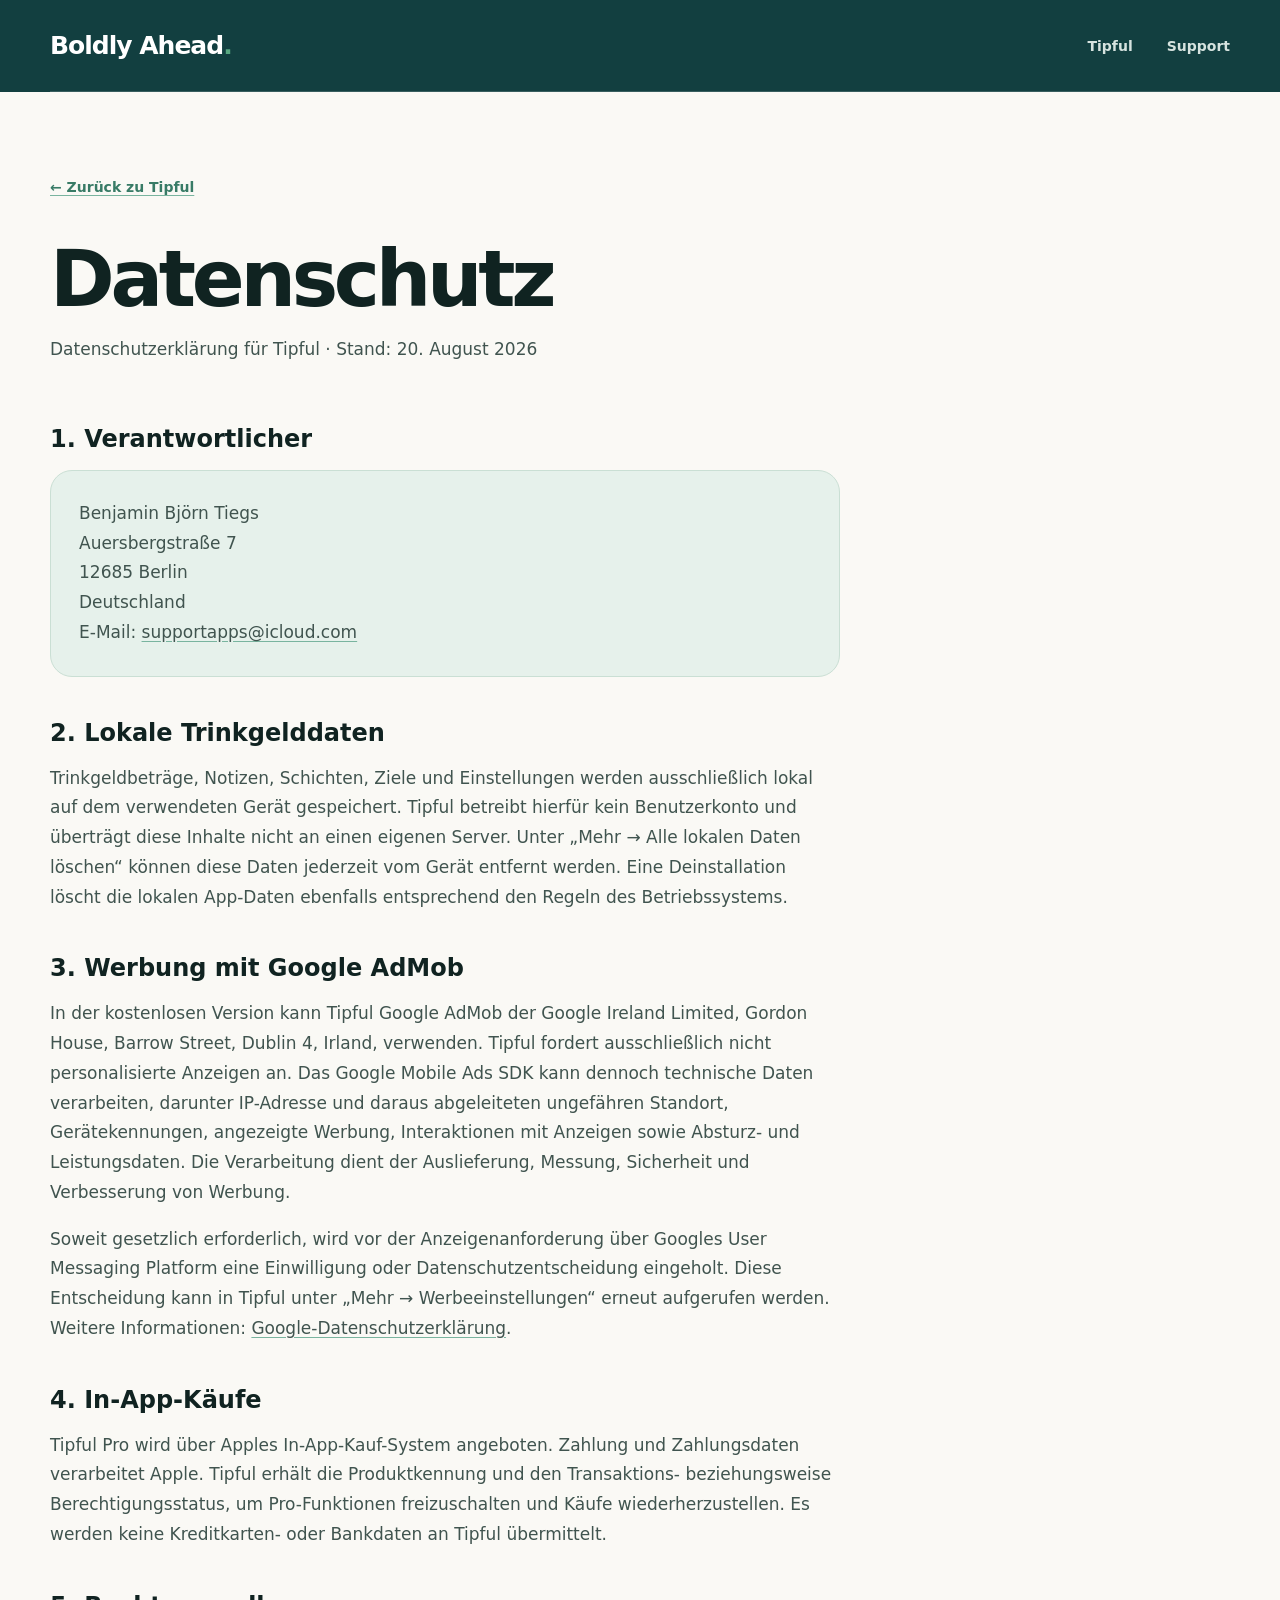
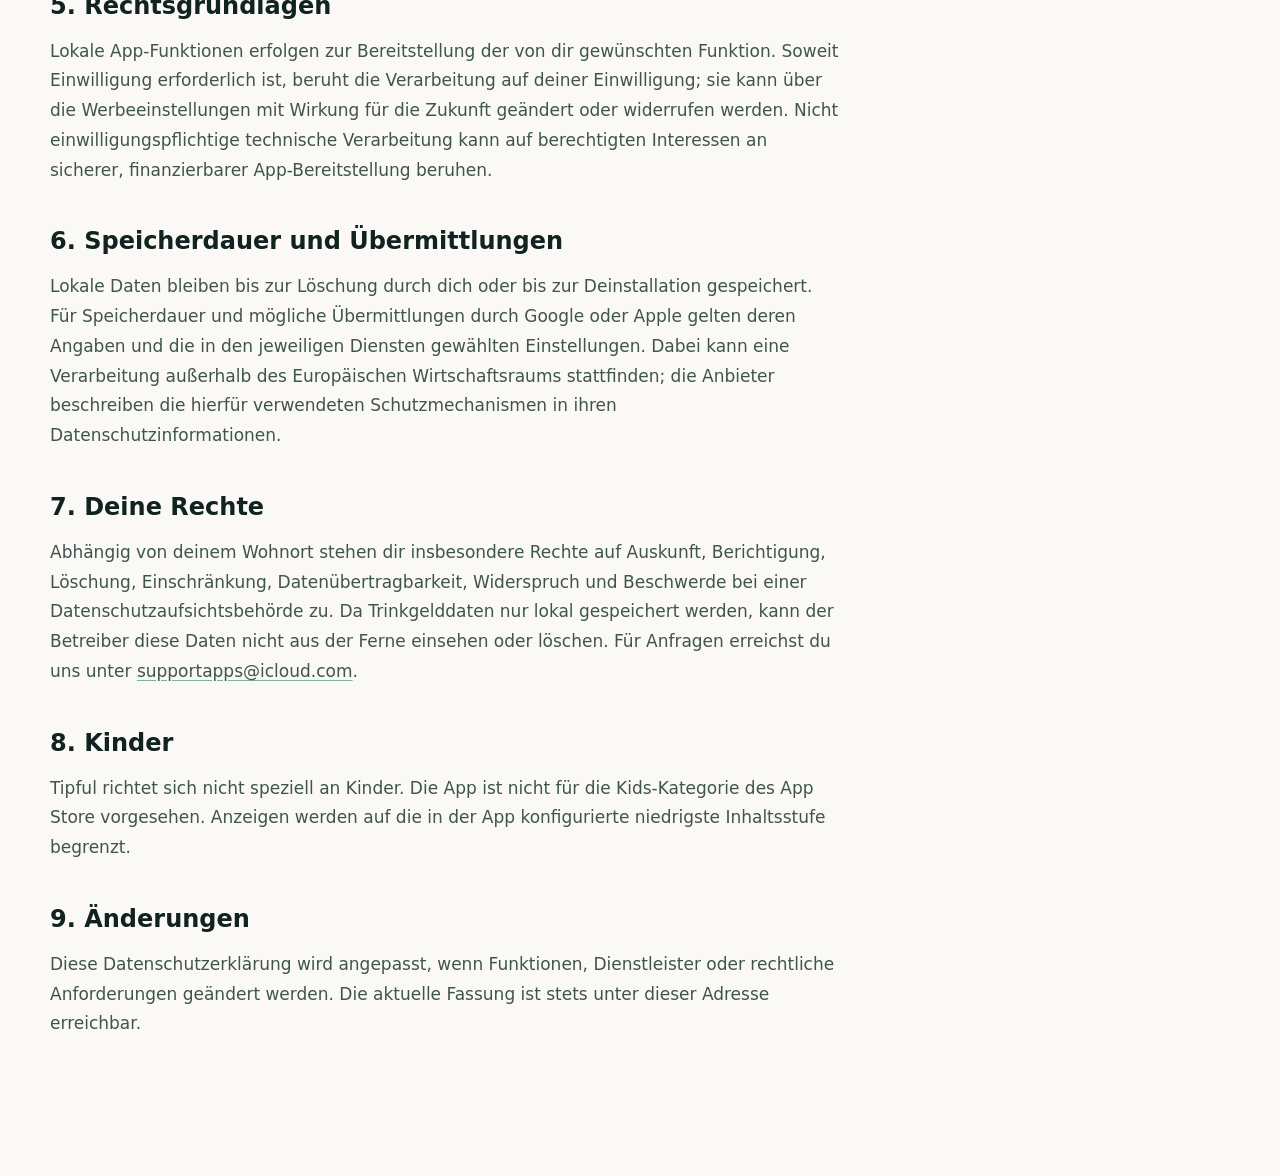
==== docs/tipful/privacy/index.html @ 77be89c9 "Create index.html" ====
<!doctype html><html lang="de"><head><meta charset="utf-8"><meta name="viewport" content="width=device-width,initial-scale=1"><title>Datenschutz — Tipful</title><meta name="description" content="Datenschutzerklärung für die Tipful App."><link rel="stylesheet" href="../../assets/styles.css"><link rel="canonical" href="https://benjamintiegs-crypto.github.io/boldlyahead/tipful/privacy/"></head><body><main><div class="legal-header"><header class="site-header"><a class="wordmark" href="../../">Boldly Ahead<span>.</span></a><nav><a href="../">Tipful</a><a href="../support/">Support</a></nav></header></div><div class="legal-main shell"><article><a class="back-link" href="../">← Zurück zu Tipful</a><h1>Datenschutz</h1><p class="updated">Datenschutzerklärung für Tipful · Stand: 20. August 2026</p><h2>1. Verantwortlicher</h2><p class="contact-card">Benjamin Björn Tiegs<br>Auersbergstraße 7<br>12685 Berlin<br>Deutschland<br>E-Mail: <a href="mailto:supportapps@icloud.com">supportapps@icloud.com</a></p><h2>2. Lokale Trinkgelddaten</h2><p>Trinkgeldbeträge, Notizen, Schichten, Ziele und Einstellungen werden ausschließlich lokal auf dem verwendeten Gerät gespeichert. Tipful betreibt hierfür kein Benutzerkonto und überträgt diese Inhalte nicht an einen eigenen Server. Unter „Mehr → Alle lokalen Daten löschen“ können diese Daten jederzeit vom Gerät entfernt werden. Eine Deinstallation löscht die lokalen App-Daten ebenfalls entsprechend den Regeln des Betriebssystems.</p><h2>3. Werbung mit Google AdMob</h2><p>In der kostenlosen Version kann Tipful Google AdMob der Google Ireland Limited, Gordon House, Barrow Street, Dublin 4, Irland, verwenden. Tipful fordert ausschließlich nicht personalisierte Anzeigen an. Das Google Mobile Ads SDK kann dennoch technische Daten verarbeiten, darunter IP-Adresse und daraus abgeleiteten ungefähren Standort, Gerätekennungen, angezeigte Werbung, Interaktionen mit Anzeigen sowie Absturz- und Leistungsdaten. Die Verarbeitung dient der Auslieferung, Messung, Sicherheit und Verbesserung von Werbung.</p><p>Soweit gesetzlich erforderlich, wird vor der Anzeigenanforderung über Googles User Messaging Platform eine Einwilligung oder Datenschutzentscheidung eingeholt. Diese Entscheidung kann in Tipful unter „Mehr → Werbeeinstellungen“ erneut aufgerufen werden. Weitere Informationen: <a href="https://policies.google.com/privacy">Google-Datenschutzerklärung</a>.</p><h2>4. In-App-Käufe</h2><p>Tipful Pro wird über Apples In-App-Kauf-System angeboten. Zahlung und Zahlungsdaten verarbeitet Apple. Tipful erhält die Produktkennung und den Transaktions- beziehungsweise Berechtigungsstatus, um Pro-Funktionen freizuschalten und Käufe wiederherzustellen. Es werden keine Kreditkarten- oder Bankdaten an Tipful übermittelt.</p><h2>5. Rechtsgrundlagen</h2><p>Lokale App-Funktionen erfolgen zur Bereitstellung der von dir gewünschten Funktion. Soweit Einwilligung erforderlich ist, beruht die Verarbeitung auf deiner Einwilligung; sie kann über die Werbeeinstellungen mit Wirkung für die Zukunft geändert oder widerrufen werden. Nicht einwilligungspflichtige technische Verarbeitung kann auf berechtigten Interessen an sicherer, finanzierbarer App-Bereitstellung beruhen.</p><h2>6. Speicherdauer und Übermittlungen</h2><p>Lokale Daten bleiben bis zur Löschung durch dich oder bis zur Deinstallation gespeichert. Für Speicherdauer und mögliche Übermittlungen durch Google oder Apple gelten deren Angaben und die in den jeweiligen Diensten gewählten Einstellungen. Dabei kann eine Verarbeitung außerhalb des Europäischen Wirtschaftsraums stattfinden; die Anbieter beschreiben die hierfür verwendeten Schutzmechanismen in ihren Datenschutzinformationen.</p><h2>7. Deine Rechte</h2><p>Abhängig von deinem Wohnort stehen dir insbesondere Rechte auf Auskunft, Berichtigung, Löschung, Einschränkung, Datenübertragbarkeit, Widerspruch und Beschwerde bei einer Datenschutzaufsichtsbehörde zu. Da Trinkgelddaten nur lokal gespeichert werden, kann der Betreiber diese Daten nicht aus der Ferne einsehen oder löschen. Für Anfragen erreichst du uns unter <a href="mailto:supportapps@icloud.com">supportapps@icloud.com</a>.</p><h2>8. Kinder</h2><p>Tipful richtet sich nicht speziell an Kinder. Die App ist nicht für die Kids-Kategorie des App Store vorgesehen. Anzeigen werden auf die in der App konfigurierte niedrigste Inhaltsstufe begrenzt.</p><h2>9. Änderungen</h2><p>Diese Datenschutzerklärung wird angepasst, wenn Funktionen, Dienstleister oder rechtliche Anforderungen geändert werden. Die aktuelle Fassung ist stets unter dieser Adresse erreichbar.</p></article></div></main></body></html>
---- docs/assets/styles.css ----
:root{--ink:#102321;--deep:#123f40;--teal:#1c5655;--mint:#bdebd5;--lime:#d9f56d;--cream:#f3f1e8;--paper:#faf9f5;--muted:#657a75;--line:rgba(16,35,33,.14)}
*{box-sizing:border-box}
html{scroll-behavior:smooth}
body{margin:0;background:var(--paper);color:var(--ink);font-family:Inter,Avenir Next,Avenir,Segoe UI,system-ui,sans-serif;-webkit-font-smoothing:antialiased}
a{color:inherit;text-decoration:none}
.shell{width:min(1180px,calc(100% - 48px));margin-inline:auto}
.site-header{height:92px;width:min(1180px,calc(100% - 48px));margin:auto;display:flex;align-items:center;justify-content:space-between;border-bottom:1px solid var(--line)}
.wordmark{font-size:25px;font-weight:850;letter-spacing:-1px}.wordmark span{color:#58a881}
.site-header nav{display:flex;gap:34px;font-size:14px;font-weight:750}.site-header nav a:hover{color:#277760}
.hero{min-height:680px;display:grid;grid-template-columns:1.08fr .92fr;align-items:center;gap:60px;padding-block:76px}
.eyebrow,.section-label{font-size:12px;letter-spacing:.2em;font-weight:850;color:#38715f;margin:0 0 22px}
.hero h1{font-size:clamp(58px,7vw,96px);line-height:.92;letter-spacing:-.065em;margin:0;font-weight:900}.hero h1 em{font-style:normal;color:#347761}
.lead{max-width:600px;font-size:20px;line-height:1.65;color:var(--muted);margin:34px 0}
.primary-button,.secondary-button{display:inline-flex;align-items:center;justify-content:space-between;gap:26px;border-radius:999px;padding:17px 24px;font-size:14px;font-weight:850}.primary-button{background:var(--ink);color:white}.primary-button span{font-size:20px;color:var(--mint)}
.hero-art{aspect-ratio:1;position:relative;border-radius:50%;background:var(--deep);overflow:hidden;box-shadow:0 34px 80px rgba(18,63,64,.22)}
.orbit{position:absolute;border-radius:50%;border:1px solid rgba(189,235,213,.3)}.orbit-one{inset:15%}.orbit-two{inset:30%;border-color:rgba(217,245,109,.35)}
.monogram{position:absolute;inset:36%;border-radius:34%;display:grid;place-items:center;background:var(--mint);font-weight:950;font-size:clamp(38px,5vw,70px);letter-spacing:-.08em;color:var(--deep);transform:rotate(-7deg)}
.spark{position:absolute;color:var(--lime);font-size:38px}.spark-one{top:14%;right:20%}.spark-two{bottom:16%;left:17%;font-size:25px}
.manifesto{background:var(--ink);color:white;padding:86px 0}.manifesto-grid{display:grid;grid-template-columns:.45fr 1.55fr;gap:60px}.section-label{color:var(--mint)}.manifesto-text{font-size:clamp(32px,4vw,54px);line-height:1.16;letter-spacing:-.035em;margin:0;font-weight:640}
.apps-section{padding:120px 0}.section-heading{display:flex;align-items:end;justify-content:space-between;margin-bottom:46px}.section-heading h2{font-size:clamp(40px,5vw,64px);letter-spacing:-.05em;margin:0}.section-heading>p{color:var(--muted)}
.app-card{border-radius:34px;background:var(--deep);color:white;display:grid;grid-template-columns:1fr 1fr;min-height:570px;overflow:hidden}.app-copy{padding:72px}.app-icon-letter{width:64px;height:64px;border-radius:20px;background:var(--mint);color:var(--deep);display:grid;place-items:center;font-size:41px;font-weight:950;margin-bottom:46px}.eyebrow.light{color:var(--mint);margin-bottom:16px}.app-copy h3{font-size:72px;letter-spacing:-.06em;margin:0 0 20px}.app-copy>p:not(.eyebrow){font-size:18px;line-height:1.65;color:#bed1cb;max-width:460px}.secondary-button{background:var(--lime);color:var(--ink);margin-top:26px}
.app-visual{display:grid;place-items:end center;padding:65px 50px 0;background:radial-gradient(circle at 55% 50%,#3e7d71 0,transparent 55%)}.phone-card{width:min(330px,92%);height:510px;background:#f5f3ea;border:11px solid #0a1c1a;border-bottom:0;border-radius:44px 44px 0 0;color:var(--ink);padding:30px 26px;box-shadow:0 30px 70px #071817}.phone-top{display:flex;align-items:center;justify-content:space-between;border-bottom:1px solid #ccd4cd;padding-bottom:20px}.phone-top span{font-weight:900;font-size:25px}.phone-top small{background:var(--mint);padding:7px 10px;border-radius:20px}.phone-card>p{margin:30px 0 2px;color:#658078}.phone-card>strong{font-size:47px;letter-spacing:-.05em}.mini-bars{height:145px;display:flex;align-items:end;gap:11px;padding-top:25px}.mini-bars i{flex:1;border-radius:10px 10px 3px 3px;background:#7da398;height:38%}.mini-bars i:nth-child(2){height:57%}.mini-bars i:nth-child(3){height:34%}.mini-bars i:nth-child(4){height:82%;background:#287663}.mini-bars i:nth-child(5){height:68%}.mini-bars i:nth-child(6){height:46%}.mini-bars i:nth-child(7){height:63%}.quick-row{display:flex;gap:8px}.quick-row b{flex:1;text-align:center;background:#e2e4dc;padding:13px 6px;border-radius:13px;font-size:13px}
.principles{padding:10px 0 120px;display:grid;grid-template-columns:repeat(3,1fr);gap:20px}.principles article{padding:34px;border-top:1px solid var(--line)}.principles span{color:#42836c;font-size:12px;font-weight:900}.principles h3{font-size:30px;margin:48px 0 12px}.principles p{color:var(--muted);line-height:1.6}
.site-footer{background:#0c1d1b;color:white;padding:76px 0 40px}.footer-inner{display:grid;grid-template-columns:1fr auto;gap:70px}.footer-inner>div>p{color:#8ea7a0}.footer-links{display:grid;grid-template-columns:repeat(2,auto);gap:15px 42px;font-size:14px}.footer-links a:hover{color:var(--mint)}.copyright{grid-column:1/-1;border-top:1px solid rgba(255,255,255,.12);padding-top:28px;color:#718b84;font-size:13px}
.legal-header{background:var(--deep);color:white}.legal-header .site-header{border-color:rgba(255,255,255,.16)}.legal-header nav a{color:#d6e3df}.legal-main{padding:85px 0 120px}.legal-main article{max-width:790px}.back-link{color:#387b66;font-weight:800;font-size:14px}.legal-main h1{font-size:clamp(48px,7vw,78px);letter-spacing:-.055em;line-height:1;margin:44px 0 16px}.updated{color:var(--muted);margin-bottom:60px}.legal-main h2{font-size:24px;margin:42px 0 12px}.legal-main p,.legal-main li{font-size:17px;line-height:1.75;color:#40544f}.legal-main a{text-decoration:underline;text-decoration-color:#79b49f;text-underline-offset:3px}.contact-card{padding:28px;border-radius:22px;background:#e6f1eb;border:1px solid #cadfd4}.product-hero{background:var(--deep);color:white;padding-bottom:90px}.product-hero .site-header{border-color:rgba(255,255,255,.15)}.product-grid{padding-top:78px;display:grid;grid-template-columns:1fr .8fr;gap:80px;align-items:center}.product-grid h1{font-size:clamp(68px,10vw,116px);letter-spacing:-.075em;line-height:.86;margin:15px 0 30px}.product-grid .lead{color:#c1d3cd}.feature-list{padding:100px 0;display:grid;grid-template-columns:repeat(2,1fr);gap:24px}.feature-list article{background:#eef2ec;border-radius:24px;padding:34px}.feature-list h2{font-size:26px}.feature-list p{color:var(--muted);line-height:1.65}.product-links{display:flex;gap:18px;flex-wrap:wrap}
@media(max-width:800px){.shell,.site-header{width:min(100% - 30px,1180px)}.site-header{height:76px}.site-header nav{gap:18px}.site-header nav a:first-child{display:none}.hero{grid-template-columns:1fr;min-height:auto;padding-block:70px}.hero h1{font-size:58px}.hero-art{width:85%;margin:auto}.manifesto-grid,.app-card,.product-grid{grid-template-columns:1fr}.manifesto-text{font-size:34px}.section-heading{align-items:start;flex-direction:column;gap:12px}.apps-section{padding:80px 0}.app-copy{padding:42px 28px}.app-copy h3{font-size:58px}.app-visual{min-height:480px}.principles,.feature-list{grid-template-columns:1fr}.footer-inner{grid-template-columns:1fr}.copyright{grid-column:auto}.legal-main{padding-top:55px}}
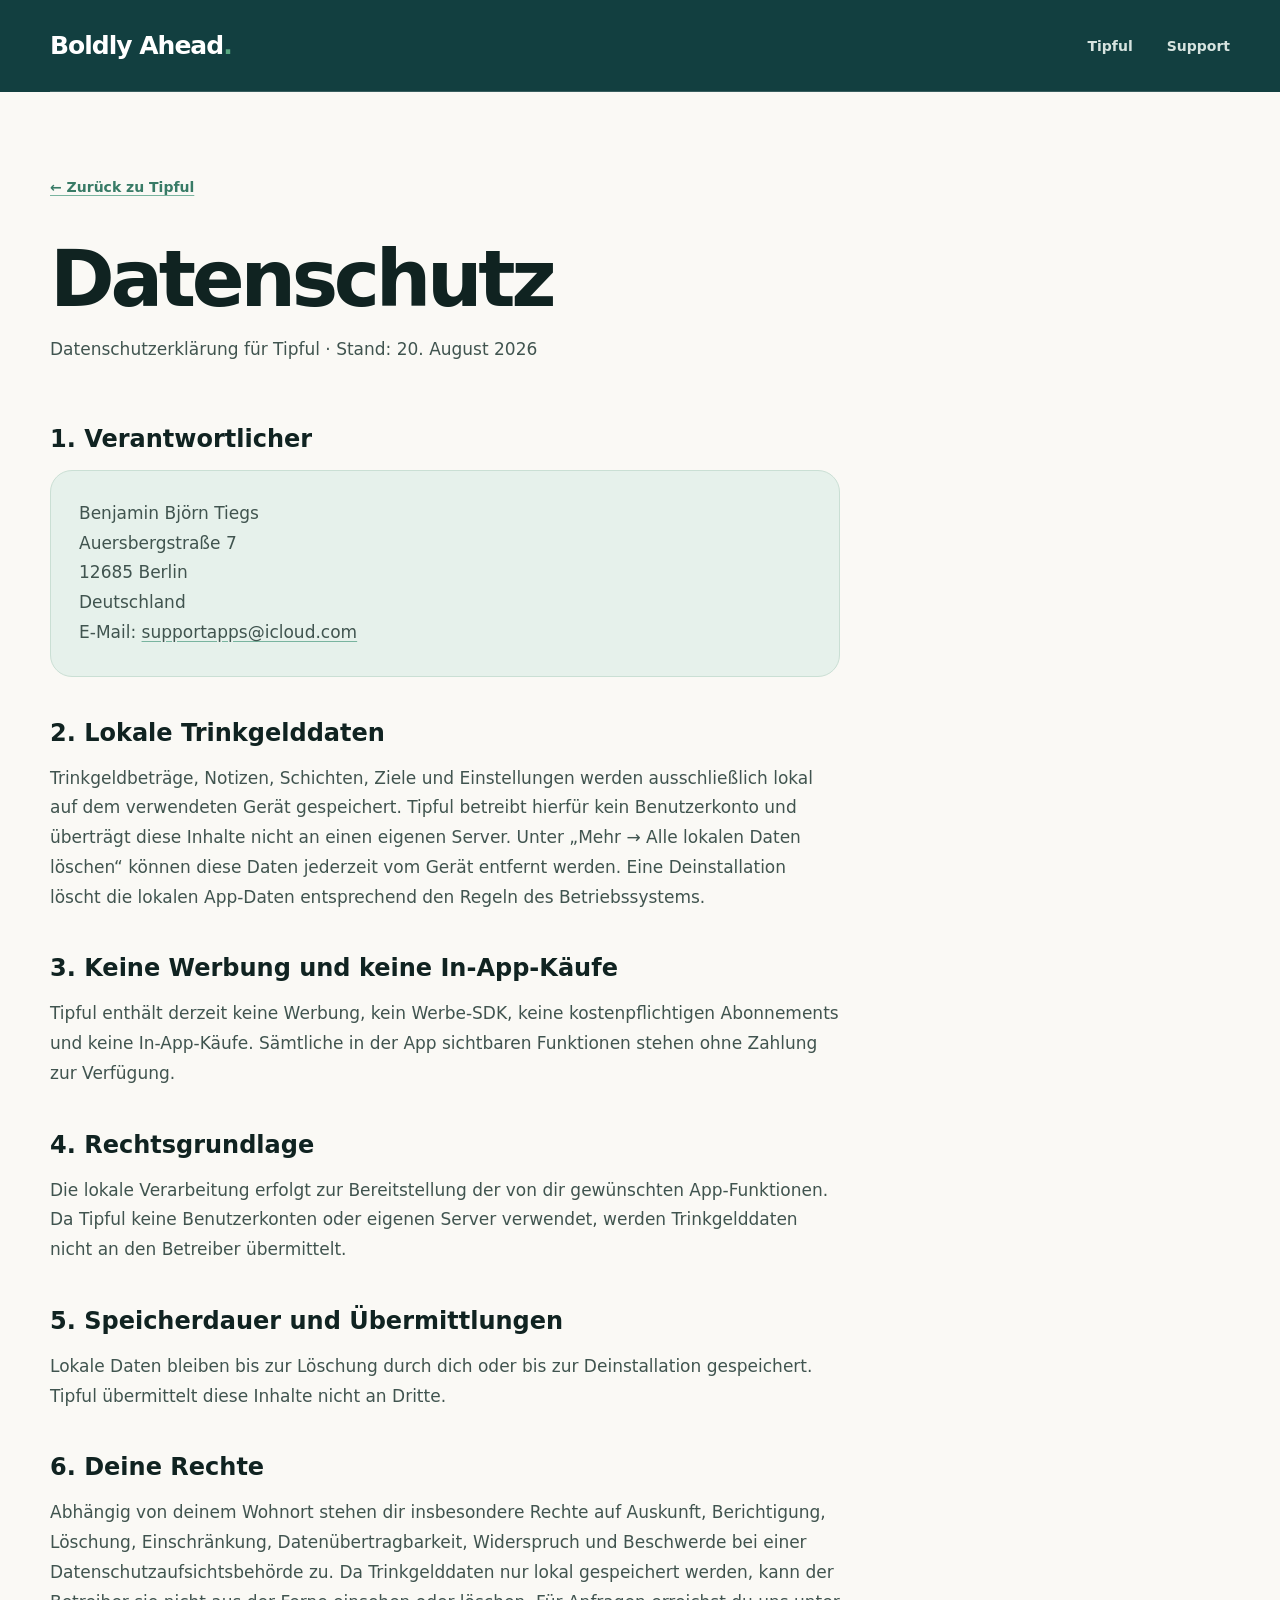
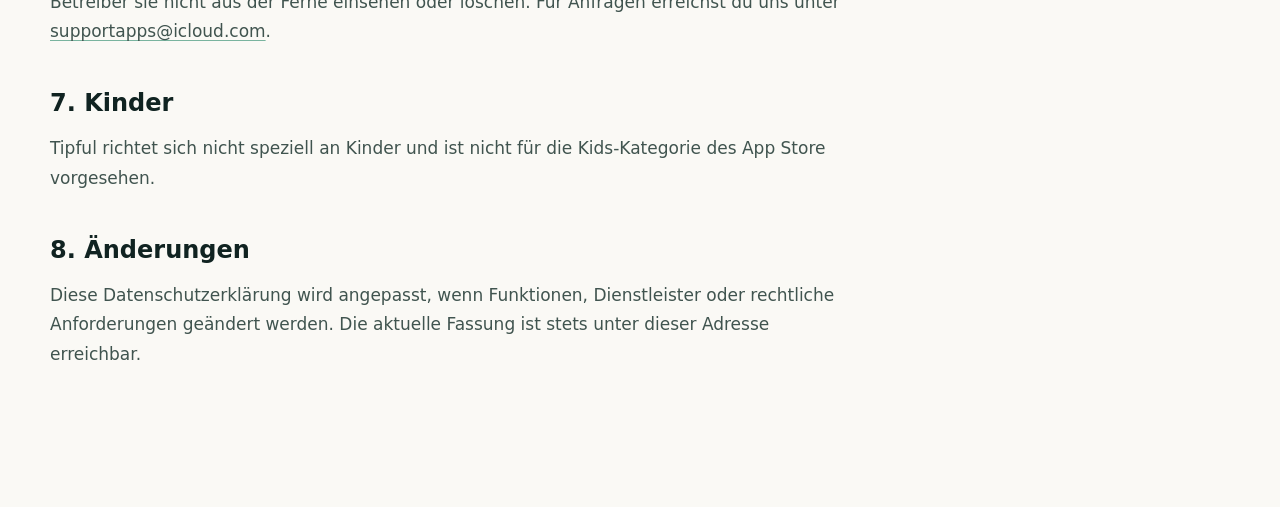
==== commit 1b5ecd01: "Update index.html" ====
--- a/docs/tipful/privacy/index.html
+++ b/docs/tipful/privacy/index.html
@@ -1 +1,35 @@
-<!doctype html><html lang="de"><head><meta charset="utf-8"><meta name="viewport" content="width=device-width,initial-scale=1"><title>Datenschutz — Tipful</title><meta name="description" content="Datenschutzerklärung für die Tipful App."><link rel="stylesheet" href="../../assets/styles.css"><link rel="canonical" href="https://benjamintiegs-crypto.github.io/boldlyahead/tipful/privacy/"></head><body><main><div class="legal-header"><header class="site-header"><a class="wordmark" href="../../">Boldly Ahead<span>.</span></a><nav><a href="../">Tipful</a><a href="../support/">Support</a></nav></header></div><div class="legal-main shell"><article><a class="back-link" href="../">← Zurück zu Tipful</a><h1>Datenschutz</h1><p class="updated">Datenschutzerklärung für Tipful · Stand: 20. August 2026</p><h2>1. Verantwortlicher</h2><p class="contact-card">Benjamin Björn Tiegs<br>Auersbergstraße 7<br>12685 Berlin<br>Deutschland<br>E-Mail: <a href="mailto:supportapps@icloud.com">supportapps@icloud.com</a></p><h2>2. Lokale Trinkgelddaten</h2><p>Trinkgeldbeträge, Notizen, Schichten, Ziele und Einstellungen werden ausschließlich lokal auf dem verwendeten Gerät gespeichert. Tipful betreibt hierfür kein Benutzerkonto und überträgt diese Inhalte nicht an einen eigenen Server. Unter „Mehr → Alle lokalen Daten löschen“ können diese Daten jederzeit vom Gerät entfernt werden. Eine Deinstallation löscht die lokalen App-Daten ebenfalls entsprechend den Regeln des Betriebssystems.</p><h2>3. Werbung mit Google AdMob</h2><p>In der kostenlosen Version kann Tipful Google AdMob der Google Ireland Limited, Gordon House, Barrow Street, Dublin 4, Irland, verwenden. Tipful fordert ausschließlich nicht personalisierte Anzeigen an. Das Google Mobile Ads SDK kann dennoch technische Daten verarbeiten, darunter IP-Adresse und daraus abgeleiteten ungefähren Standort, Gerätekennungen, angezeigte Werbung, Interaktionen mit Anzeigen sowie Absturz- und Leistungsdaten. Die Verarbeitung dient der Auslieferung, Messung, Sicherheit und Verbesserung von Werbung.</p><p>Soweit gesetzlich erforderlich, wird vor der Anzeigenanforderung über Googles User Messaging Platform eine Einwilligung oder Datenschutzentscheidung eingeholt. Diese Entscheidung kann in Tipful unter „Mehr → Werbeeinstellungen“ erneut aufgerufen werden. Weitere Informationen: <a href="https://policies.google.com/privacy">Google-Datenschutzerklärung</a>.</p><h2>4. In-App-Käufe</h2><p>Tipful Pro wird über Apples In-App-Kauf-System angeboten. Zahlung und Zahlungsdaten verarbeitet Apple. Tipful erhält die Produktkennung und den Transaktions- beziehungsweise Berechtigungsstatus, um Pro-Funktionen freizuschalten und Käufe wiederherzustellen. Es werden keine Kreditkarten- oder Bankdaten an Tipful übermittelt.</p><h2>5. Rechtsgrundlagen</h2><p>Lokale App-Funktionen erfolgen zur Bereitstellung der von dir gewünschten Funktion. Soweit Einwilligung erforderlich ist, beruht die Verarbeitung auf deiner Einwilligung; sie kann über die Werbeeinstellungen mit Wirkung für die Zukunft geändert oder widerrufen werden. Nicht einwilligungspflichtige technische Verarbeitung kann auf berechtigten Interessen an sicherer, finanzierbarer App-Bereitstellung beruhen.</p><h2>6. Speicherdauer und Übermittlungen</h2><p>Lokale Daten bleiben bis zur Löschung durch dich oder bis zur Deinstallation gespeichert. Für Speicherdauer und mögliche Übermittlungen durch Google oder Apple gelten deren Angaben und die in den jeweiligen Diensten gewählten Einstellungen. Dabei kann eine Verarbeitung außerhalb des Europäischen Wirtschaftsraums stattfinden; die Anbieter beschreiben die hierfür verwendeten Schutzmechanismen in ihren Datenschutzinformationen.</p><h2>7. Deine Rechte</h2><p>Abhängig von deinem Wohnort stehen dir insbesondere Rechte auf Auskunft, Berichtigung, Löschung, Einschränkung, Datenübertragbarkeit, Widerspruch und Beschwerde bei einer Datenschutzaufsichtsbehörde zu. Da Trinkgelddaten nur lokal gespeichert werden, kann der Betreiber diese Daten nicht aus der Ferne einsehen oder löschen. Für Anfragen erreichst du uns unter <a href="mailto:supportapps@icloud.com">supportapps@icloud.com</a>.</p><h2>8. Kinder</h2><p>Tipful richtet sich nicht speziell an Kinder. Die App ist nicht für die Kids-Kategorie des App Store vorgesehen. Anzeigen werden auf die in der App konfigurierte niedrigste Inhaltsstufe begrenzt.</p><h2>9. Änderungen</h2><p>Diese Datenschutzerklärung wird angepasst, wenn Funktionen, Dienstleister oder rechtliche Anforderungen geändert werden. Die aktuelle Fassung ist stets unter dieser Adresse erreichbar.</p></article></div></main></body></html>
+<!doctype html>
+<html lang="de">
+<head>
+  <meta charset="utf-8">
+  <meta name="viewport" content="width=device-width,initial-scale=1">
+  <title>Datenschutz — Tipful</title>
+  <meta name="description" content="Datenschutzerklärung für die Tipful App.">
+  <link rel="stylesheet" href="../../assets/styles.css">
+  <link rel="canonical" href="https://benjamintiegs-crypto.github.io/boldlyahead/tipful/privacy/">
+</head>
+<body><main>
+  <div class="legal-header"><header class="site-header"><a class="wordmark" href="../../">Boldly Ahead<span>.</span></a><nav><a href="../">Tipful</a><a href="../support/">Support</a></nav></header></div>
+  <div class="legal-main shell"><article>
+    <a class="back-link" href="../">← Zurück zu Tipful</a>
+    <h1>Datenschutz</h1>
+    <p class="updated">Datenschutzerklärung für Tipful · Stand: 20. August 2026</p>
+    <h2>1. Verantwortlicher</h2>
+    <p class="contact-card">Benjamin Björn Tiegs<br>Auersbergstraße 7<br>12685 Berlin<br>Deutschland<br>E-Mail: <a href="mailto:supportapps@icloud.com">supportapps@icloud.com</a></p>
+    <h2>2. Lokale Trinkgelddaten</h2>
+    <p>Trinkgeldbeträge, Notizen, Schichten, Ziele und Einstellungen werden ausschließlich lokal auf dem verwendeten Gerät gespeichert. Tipful betreibt hierfür kein Benutzerkonto und überträgt diese Inhalte nicht an einen eigenen Server. Unter „Mehr → Alle lokalen Daten löschen“ können diese Daten jederzeit vom Gerät entfernt werden. Eine Deinstallation löscht die lokalen App-Daten entsprechend den Regeln des Betriebssystems.</p>
+    <h2>3. Keine Werbung und keine In-App-Käufe</h2>
+    <p>Tipful enthält derzeit keine Werbung, kein Werbe-SDK, keine kostenpflichtigen Abonnements und keine In-App-Käufe. Sämtliche in der App sichtbaren Funktionen stehen ohne Zahlung zur Verfügung.</p>
+    <h2>4. Rechtsgrundlage</h2>
+    <p>Die lokale Verarbeitung erfolgt zur Bereitstellung der von dir gewünschten App-Funktionen. Da Tipful keine Benutzerkonten oder eigenen Server verwendet, werden Trinkgelddaten nicht an den Betreiber übermittelt.</p>
+    <h2>5. Speicherdauer und Übermittlungen</h2>
+    <p>Lokale Daten bleiben bis zur Löschung durch dich oder bis zur Deinstallation gespeichert. Tipful übermittelt diese Inhalte nicht an Dritte.</p>
+    <h2>6. Deine Rechte</h2>
+    <p>Abhängig von deinem Wohnort stehen dir insbesondere Rechte auf Auskunft, Berichtigung, Löschung, Einschränkung, Datenübertragbarkeit, Widerspruch und Beschwerde bei einer Datenschutzaufsichtsbehörde zu. Da Trinkgelddaten nur lokal gespeichert werden, kann der Betreiber sie nicht aus der Ferne einsehen oder löschen. Für Anfragen erreichst du uns unter <a href="mailto:supportapps@icloud.com">supportapps@icloud.com</a>.</p>
+    <h2>7. Kinder</h2>
+    <p>Tipful richtet sich nicht speziell an Kinder und ist nicht für die Kids-Kategorie des App Store vorgesehen.</p>
+    <h2>8. Änderungen</h2>
+    <p>Diese Datenschutzerklärung wird angepasst, wenn Funktionen, Dienstleister oder rechtliche Anforderungen geändert werden. Die aktuelle Fassung ist stets unter dieser Adresse erreichbar.</p>
+  </article></div>
+</main></body>
+</html>
